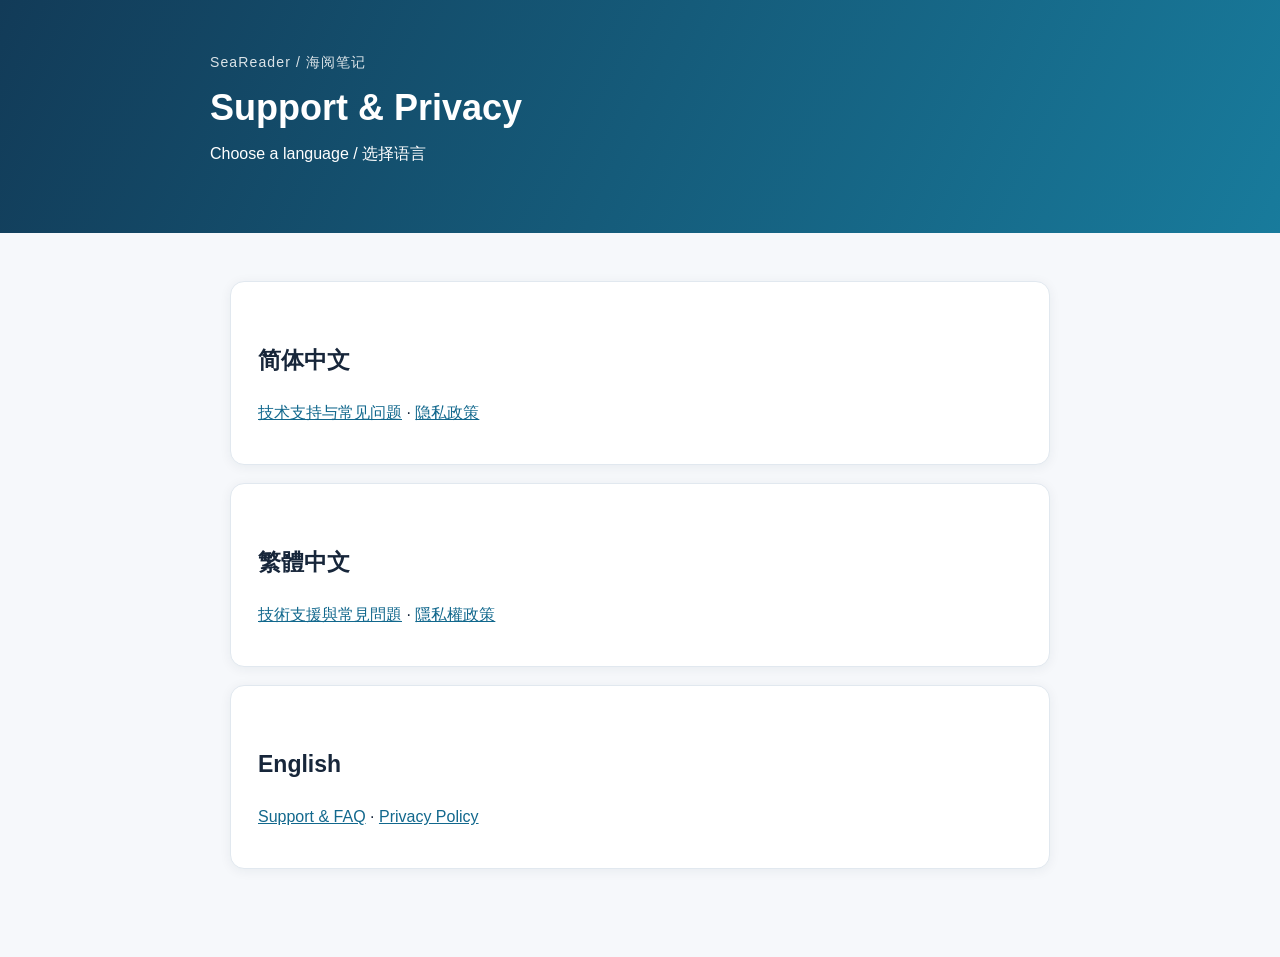
==== index.html @ 3d69283b "init web resources" ====
<!doctype html><html lang="en"><head><meta charset="utf-8"><meta name="viewport" content="width=device-width,initial-scale=1"><title>SeaReader · Support</title><link rel="stylesheet" href="assets/style.css"></head><body><header><div class="inner"><div class="eyebrow">SeaReader / 海阅笔记</div><h1>Support & Privacy</h1><p>Choose a language / 选择语言</p></div></header><main><div class="card"><h2>简体中文</h2><p><a href="zh-CN/">技术支持与常见问题</a> · <a href="zh-CN/privacy.html">隐私政策</a></p></div><div class="card"><h2>繁體中文</h2><p><a href="zh-TW/">技術支援與常見問題</a> · <a href="zh-TW/privacy.html">隱私權政策</a></p></div><div class="card"><h2>English</h2><p><a href="en/">Support & FAQ</a> · <a href="en/privacy.html">Privacy Policy</a></p></div></main></body></html>
---- assets/style.css ----
*{box-sizing:border-box}body{margin:0;background:#f6f8fb;color:#17263a;font:16px/1.75 -apple-system,BlinkMacSystemFont,"Segoe UI",sans-serif}header{background:linear-gradient(115deg,#123b58,#187b9c);color:white;padding:50px 24px}main{max-width:860px;margin:0 auto;padding:30px 20px 70px}.inner{max-width:860px;margin:auto}.eyebrow{opacity:.85;font-size:14px;letter-spacing:.08em}h1{font-size:36px;line-height:1.25;margin:10px 0}h2{margin-top:36px;font-size:23px}h3{font-size:18px;margin-bottom:4px}p{margin:8px 0 15px}.card{background:white;border:1px solid #e1e8ef;border-radius:14px;padding:22px 27px;margin:18px 0;box-shadow:0 2px 12px #112d4010}nav{margin-top:20px;display:flex;gap:18px;flex-wrap:wrap}a{color:#12688d}header a{color:white}ul{padding-left:24px}li{margin:5px 0}footer{font-size:13px;color:#607080;border-top:1px solid #dfe5eb;padding-top:22px;margin-top:40px}small{color:#567}code{background:#edf4f7;border-radius:3px;padding:2px 5px}@media(max-width:560px){h1{font-size:28px}.card{padding:17px}}
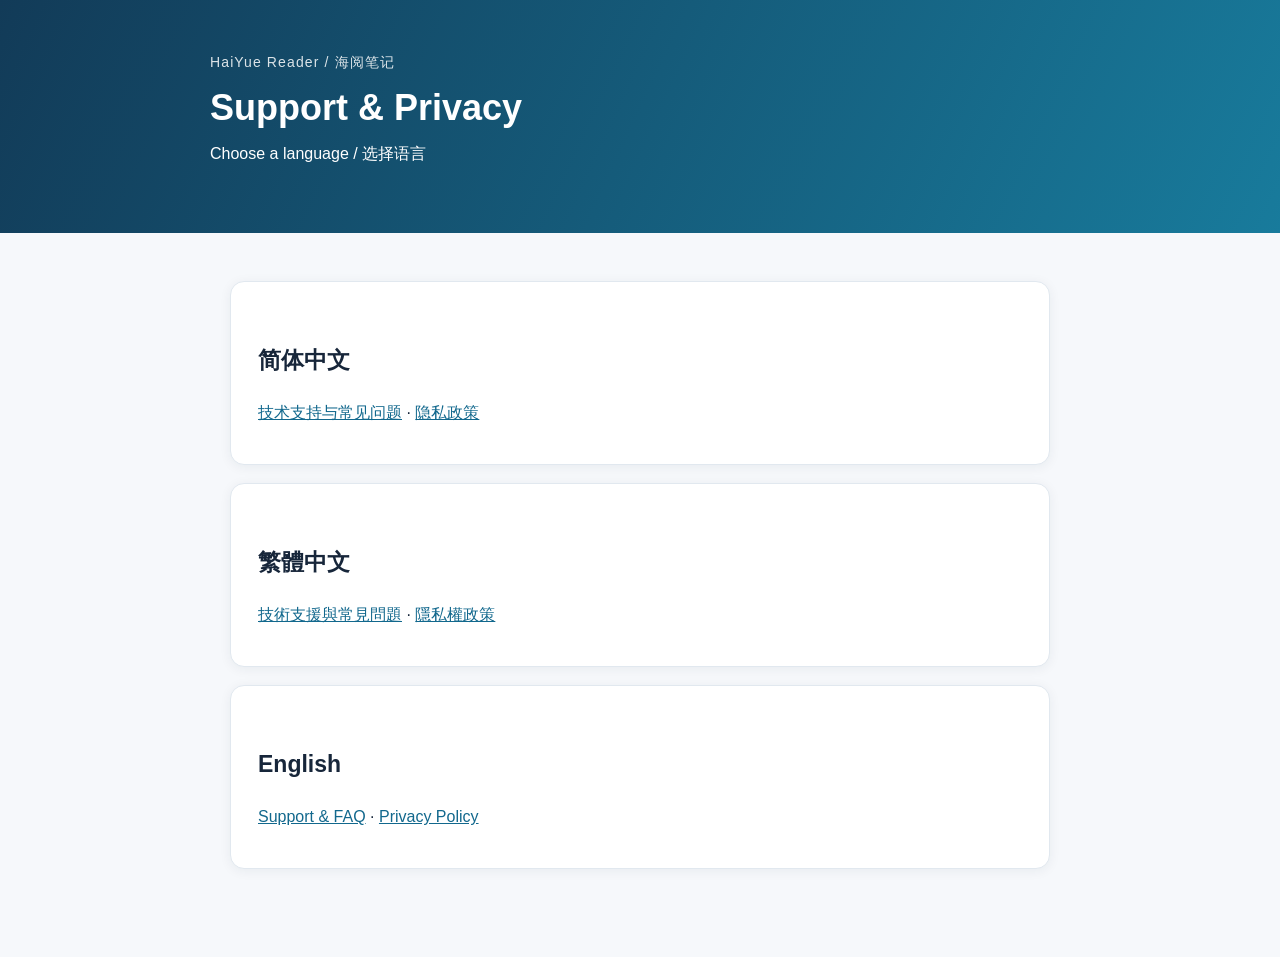
==== commit 115e35f0: "SeaReader to HaiYue Reader" ====
--- a/index.html
+++ b/index.html
@@ -1 +1 @@
-<!doctype html><html lang="en"><head><meta charset="utf-8"><meta name="viewport" content="width=device-width,initial-scale=1"><title>SeaReader · Support</title><link rel="stylesheet" href="assets/style.css"></head><body><header><div class="inner"><div class="eyebrow">SeaReader / 海阅笔记</div><h1>Support & Privacy</h1><p>Choose a language / 选择语言</p></div></header><main><div class="card"><h2>简体中文</h2><p><a href="zh-CN/">技术支持与常见问题</a> · <a href="zh-CN/privacy.html">隐私政策</a></p></div><div class="card"><h2>繁體中文</h2><p><a href="zh-TW/">技術支援與常見問題</a> · <a href="zh-TW/privacy.html">隱私權政策</a></p></div><div class="card"><h2>English</h2><p><a href="en/">Support & FAQ</a> · <a href="en/privacy.html">Privacy Policy</a></p></div></main></body></html>+<!doctype html><html lang="en"><head><meta charset="utf-8"><meta name="viewport" content="width=device-width,initial-scale=1"><title>HaiYue Reader · Support</title><link rel="stylesheet" href="assets/style.css"></head><body><header><div class="inner"><div class="eyebrow">HaiYue Reader / 海阅笔记</div><h1>Support & Privacy</h1><p>Choose a language / 选择语言</p></div></header><main><div class="card"><h2>简体中文</h2><p><a href="zh-CN/">技术支持与常见问题</a> · <a href="zh-CN/privacy.html">隐私政策</a></p></div><div class="card"><h2>繁體中文</h2><p><a href="zh-TW/">技術支援與常見問題</a> · <a href="zh-TW/privacy.html">隱私權政策</a></p></div><div class="card"><h2>English</h2><p><a href="en/">Support & FAQ</a> · <a href="en/privacy.html">Privacy Policy</a></p></div></main></body></html>
